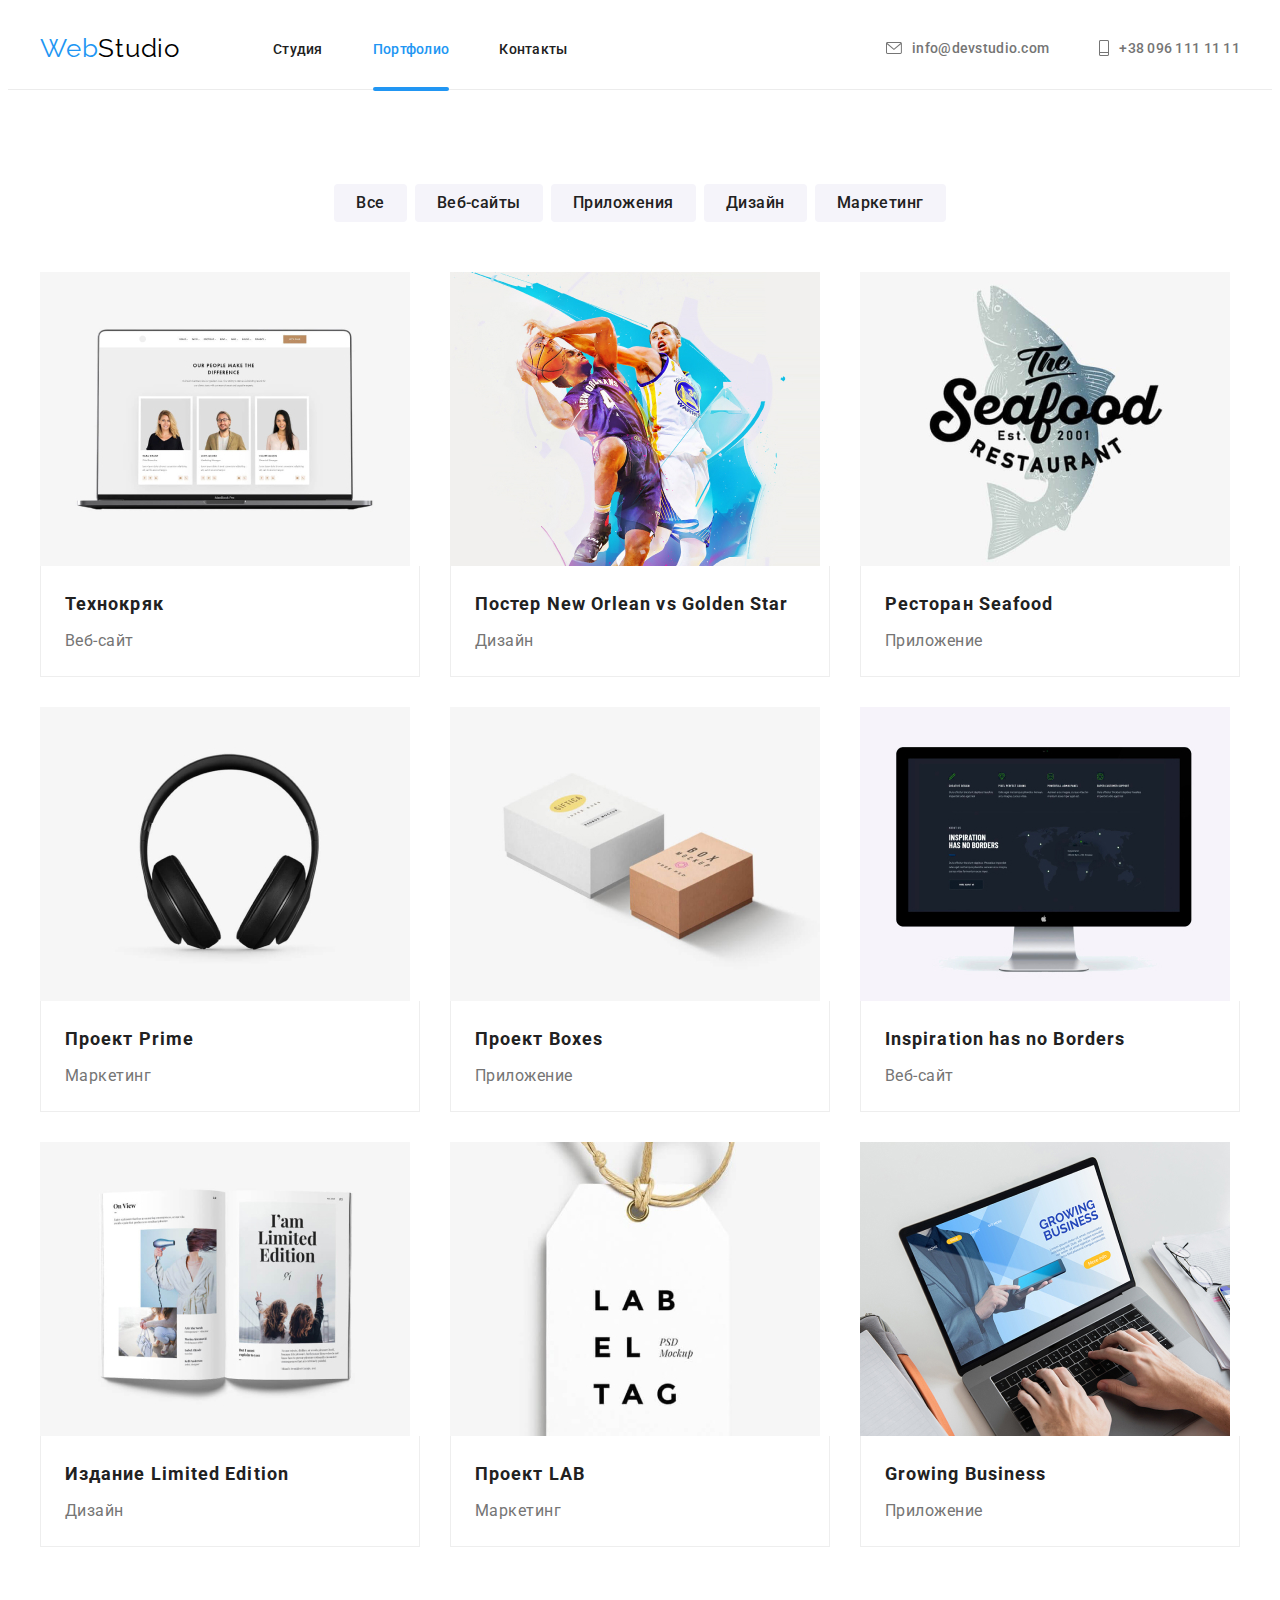
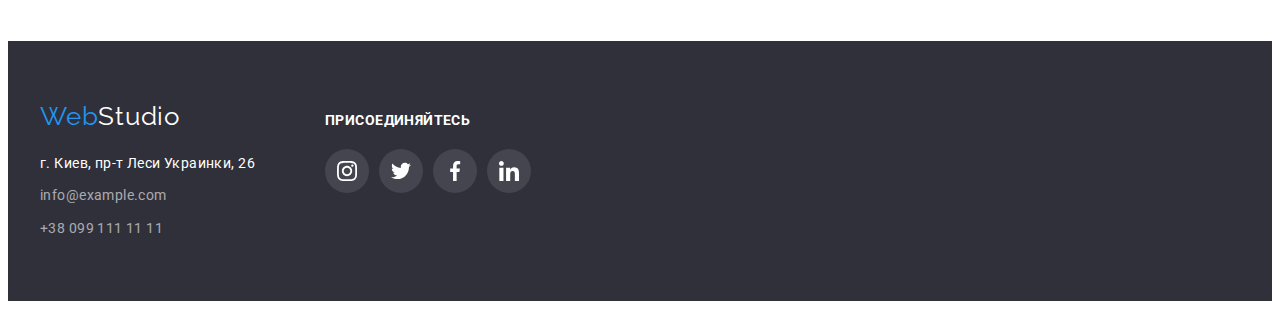
==== portfolio.html @ 50b4ddeb "Initial commit" ====
<!DOCTYPE html>
<html lang="ru">

<head>
    <meta charset="UTF-8" />
    <meta http-equiv="X-UA-Compatible" content="IE=edge" />
    <meta name="viewport" content="width=device-width, initial-scale=1.0" />
    <title>Portfolio</title>
    <link
        href="https://fonts.googleapis.com/css2?family=Raleway:wght@700&family=Roboto:wght@400;500;700;900&display=swap"
        rel="stylesheet" />
    <link rel="stylesheet" href="https://cdnjs.cloudflare.com/ajax/libs/modern-normalize/1.1.0/modern-normalize.min.css"
        integrity="sha512-wpPYUAdjBVSE4KJnH1VR1HeZfpl1ub8YT/NKx4PuQ5NmX2tKuGu6U/JRp5y+Y8XG2tV+wKQpNHVUX03MfMFn9Q=="
        crossorigin="anonymous" referrerpolicy="no-referrer" />
    <link rel="stylesheet" href="./css/styles.css" />
</head>

<body>
    <header class="header">
        <div class="container main-nav">
            <a class="logo link" href=""><span class="logo-icon">Web</span>Studio</a>
            <nav class="nav">
                <ul class="site-nav">
                    <li class="site-nav-item">
                        <a class="site-nav-link link" href="./index.html">Студия</a>
                    </li>
                    <li class="site-nav-item">
                        <a class="site-nav-link link current" href="./portfolio.html">Портфолио</a>
                    </li>
                    <li class="site-nav-item"><a class="site-nav-link link" href="">Контакты</a></li>
                </ul>
            </nav>

            <!--Контакты-->
            <ul class="contacts">
                <li class="contacts-item mail">
                    <a class="contacts-link link" href="mailto:info@devstudio.com">
                        <svg class="contacts-logo-svg" width="16" height="12">
                            <use href="./images/symbol-defs.svg#icon-mail"></use>
                        </svg>info@devstudio.com</a>
                </li>
            
                <li class="contacts-item">
                    <a class="contacts-link link" href="tel:+380961111111"><svg class="contacts-logo-svg" width="10" height="16">
                            <use href="./images/symbol-defs.svg#icon-phone"></use>
                        </svg>+38 096 111 11 11</a>
                </li>
            </ul>
        </div>
    </header>
    <main>
        <section class="section">
            <div class="container">
                <!--фильтр-->
                <h1 class="visually-hidden">Portfolio</h1>
                <ul class="btn-list">
                    <li class="btn-items">
                        <button class="btn" type="button">Все</button>
                    </li>
                    <li class="btn-items">
                        <button class="btn" type="button">Веб-сайты</button>
                    </li>
                    <li class="btn-items">
                        <button class="btn" type="button">Приложения</button>
                    </li>
                    <li class="btn-items">
                        <button class="btn" type="button">Дизайн</button>
                    </li>
                    <li class="btn-items">
                        <button class="btn" type="button">Маркетинг</button>
                    </li>
                </ul>

                <!--Галерея фото-->
                <ul class="photo-list">
                    <li class="photo">
                        <a class="photo-link" href="">
                            <div class="photo-thumb">
                            <img src="./images/notebook.jpg" alt="technokryak" width="370" height="294" />
                            <div class="photo-thumb-text">
                                <p class="">
                                    Ресурс предлагает комплексные предложения с разным уровнем функционала и
                                    сервисов. Все это позволит посетителю получить исчерпывающие сведения о
                                    компании или частном лице.
                                </p>
                            </div>
                            </div>
                            
                            <div class="border">
                                <h2 class="portfolio-items">Технокряк</h2>
                                <p class="portfolio-text">Веб-сайт</p>
                            </div>
                        </a>
                    </li>

                    <li class="photo">
                        <a class="photo-link" href="">
                            <div class="photo-thumb">
                            <img src="./images/basketball.jpg" alt="poster-new-orlean-vs-srat" width="370"
                                height="294" />
                            <div class="photo-thumb-text">
                                <p class="">
                                    Ресурс предлагает комплексные предложения с разным уровнем функционала и
                                    сервисов. Все это позволит посетителю получить исчерпывающие сведения о
                                    компании или частном лице.
                                </p>
                            </div>
                            </div>
                            
                                <div class="border">
                                <h2 class="portfolio-items">Постер New Orlean vs Golden Star</h2>
                                <p class="portfolio-text">Дизайн</p>
                            </div>
                        </a>
                    </li>

                    <li class="photo">
                        <a class="photo-link" href="">
                            <div class="photo-thumb">
                            <img src="./images/restaurant.jpg" alt="seafood" width="370" height="294" />
                            <div class="photo-thumb-text">
                                <p class="">
                                    Ресурс предлагает комплексные предложения с разным уровнем функционала и
                                    сервисов. Все это позволит посетителю получить исчерпывающие сведения о
                                    компании или частном лице.
                                </p>
                            </div>
                            </div>
                            
                            <div class="border">
                                <h2 class="portfolio-items">Ресторан Seafood</h2>
                                <p class="portfolio-text">Приложение</p>
                            </div>
                        </a>
                    </li>

                    <li class="photo">
                        <a class="photo-link" href="">
                            <div class="photo-thumb">
                            <img src="./images/headphones.jpg" alt="project-prime" width="370" height="294" />
                            <div class="photo-thumb-text">
                                <p class="">
                                    Ресурс предлагает комплексные предложения с разным уровнем функционала и
                                    сервисов. Все это позволит посетителю получить исчерпывающие сведения о
                                    компании или частном лице.
                                </p>
                            </div>
                            </div>
                            
                            <div class="border">
                                <h2 class="portfolio-items">Проект Prime</h2>
                                <p class="portfolio-text">Маркетинг</p>
                            </div>
                        </a>
                    </li>

                    <li class="photo">
                        <a class="photo-link" href="">
                            <div class="photo-thumb">
                            <img src="./images/boxes.jpg" alt="project-boxes" width="370" height="294" />
                            <div class="photo-thumb-text">
                                <p class="">
                                    Ресурс предлагает комплексные предложения с разным уровнем функционала и
                                    сервисов. Все это позволит посетителю получить исчерпывающие сведения о
                                    компании или частном лице.
                                </p>
                            </div>
                            </div>
                            
                            <div class="border">
                                <h2 class="portfolio-items">Проект Boxes</h2>
                                <p class="portfolio-text">Приложение</p>
                            </div>
                        </a>
                    </li>

                    <li class="photo">
                        <a class="photo-link" href="">
                            <div class="photo-thumb">
                            <img src="./images/monitor.jpg" alt="isipiration-has-no-border" width="370" height="294" />
                            <div class="photo-thumb-text">
                                <p class="">
                                    Ресурс предлагает комплексные предложения с разным уровнем функционала и
                                    сервисов. Все это позволит посетителю получить исчерпывающие сведения о
                                    компании или частном лице.
                                </p>
                            </div>
                            </div>
                            
                            <div class="border">
                                <h2 class="portfolio-items">Inspiration has no Borders</h2>
                                <p class="portfolio-text">Веб-сайт</p>
                            </div>
                        </a>
                    </li>

                    <li class="photo">
                        <a class="photo-link" href="">
                            <div class="photo-thumb">
                            <img src="./images/book.jpg" alt="limited-edition" width="370" height="294" />
                            <div class="photo-thumb-text">
                                <p class="">
                                    Ресурс предлагает комплексные предложения с разным уровнем функционала и
                                    сервисов. Все это позволит посетителю получить исчерпывающие сведения о
                                    компании или частном лице.
                                </p>
                            </div>
                            </div>
                            
                            <div class="border">
                                <h2 class="portfolio-items">Издание Limited Edition</h2>
                                <p class="portfolio-text">Дизайн</p>
                            </div>
                        </a>
                    </li>

                    <li class="photo">
                        <a class="photo-link" href="">
                            <div class="photo-thumb">
                            <img src="./images/labeltag.jpg" alt="project-lab" width="370" height="294" />
                            <div class="photo-thumb-text">
                                <p class="">
                                    Ресурс предлагает комплексные предложения с разным уровнем функционала и
                                    сервисов. Все это позволит посетителю получить исчерпывающие сведения о
                                    компании или частном лице.
                                </p>
                            </div>
                            </div>
                            
                            <div class="border">
                                <h2 class="portfolio-items">Проект LAB</h2>
                                <p class="portfolio-text">Маркетинг</p>
                            </div>
                        </a>
                    </li>

                    <li class="photo">
                        <a class="photo-link" href="">
                            <div class="photo-thumb">
                            <img src="./images/growingbusiness.jpg" alt="growing-business" width="370" height="294" />
                            <div class="photo-thumb-text">
                                <p class="">
                                    Ресурс предлагает комплексные предложения с разным уровнем функционала и
                                    сервисов. Все это позволит посетителю получить исчерпывающие сведения о
                                    компании или частном лице.
                                </p>
                            </div>
                            </div>
                            
                            <div class="border">
                                <h2 class="portfolio-items">Growing Business</h2>
                                <p class="portfolio-text">Приложение</p>
                            </div>
                        </a>
                    </li>
                </ul>
            </div>
        </section>
    </main>

    <footer class="footer">
        <div class="footer-sections container">
            <div class="footer-section-addres">
                <a class="logo-footer link" href=""><span class="footer-icon">Web</span>Studio</a>
    
                <address>
                    <ul class="footer-list">
                        <li class="footer-items">
                            <a class="footer-addres link" href="https://goo.gl/maps/AxwCZDzG8Fguy3GU9">г. Киев, пр-т
                                Леси Украинки, 26</a>
                        </li>
                        <li class="footer-items">
                            <a class="footer-contacts link" href="info@example.com">info@example.com</a>
                        </li>
                        <li class="footer-items">
                            <a class="footer-contacts link" href="+380991111111">+38 099 111 11 11</a>
                        </li>
                    </ul>
                </address>
            </div>
    
            <div class="footer-section-subscribe">
                <h2 class="subscribe-title">Присоединяйтесь</h2>
                <ul class="subscribe-list">
                    <li class="subscribe-item">
                        <a class="subscribe-link" href="">
                            <svg class="subscribe-logo" width="20" height="20">
                                <use href="./images/symbol-defs.svg#icon-instagram-2"></use>
                            </svg>
                        </a>
                    </li>
    
                    <li class="subscribe-item">
                        <a class="subscribe-link" href="">
                            <svg class="subscribe-logo" width="20" height="20">
                                <use href="./images/symbol-defs.svg#icon-twitter-1"></use>
                            </svg>
                        </a>
                    </li>
    
                    <li class="subscribe-item">
                        <a class="subscribe-link" href="">
                            <svg class="subscribe-logo" width="20" height="20">
                                <use href="./images/symbol-defs.svg#icon-facebook-1"></use>
                            </svg>
                        </a>
                    </li>
    
                    <li class="subscribe-item">
                        <a class="subscribe-link" href="">
                            <svg class="subscribe-logo" width="20" height="20">
                                <use href="./images/symbol-defs.svg#icon-linkedin-1"></use>
                            </svg>
                        </a>
                    </li>
                </ul>
            </div>
        </div>
    </footer>
    </body>
    
    </html>
---- css/styles.css ----
:root {
  --primary-text-color: #757575;
  --title-text-color: #212121;
  --accent-color: #2196f3;
  --button-hover: #188ce8;
  --white-color: #ffffff;
  --section-color: #2f303a;
  --logo-color: #afb1b8;
  --button-bgc: #f5f4fa;
  --transition-timing-function: cubic-bezier(0.4, 0, 0.2, 1);
}

body {
  background-color: var(--white-color);
  color: var(--primary-text-color);
  font-family: Roboto, sans-serif;
}

/* сброс стилей */
h1,
h2,
h3,
p {
  margin: 0;
}

/*для скрытия маркеров и боковых отступов*/
ul {
  list-style: none;
  padding: 0;
  margin: 0;
}

/* img */
img {
  display: block; 
  max-width: 100%;
  height: auto;
}

/*для скрытия подчеркивания*/
.link {
  text-decoration: none;
}

/* скрытие заголовков */
.visually-hidden {
  position: absolute;
  width: 1px;
  height: 1px;
  margin: -1px;
  border: 0;
  padding: 0;
  white-space: nowrap;
  clip-path: inset(100%);
  clip: rect(0 0 0 0);
  overflow: hidden;
}

/* для центрирования и ограничечения контента по ширине */
.container {
  width: 1200px;
  margin: 0 auto;
  padding-left: 15px;
  padding-right: 15px;
}

/* Верхний и нижний отступ */
.section {
  padding: 94px 0;
}

/*логотип*/
.logo {
  margin-right: 93px;
  color: #000000;
  font-family: Raleway;
  font-size: 26px;
  line-height: 1.19;
  letter-spacing: 0.03em;
}

.logo-icon {
  color: var(--accent-color);
}

/*навигация*/
.main-nav {
  display: flex;
  align-items: center;
  padding-top: 25px;
  padding-bottom: 25px;
}
.site-nav {
  display: flex;
}

.site-nav-item:not(:last-child) {
  margin-right: 50px;
}

.site-nav-link {
  color: var(--title-text-color);
  font-weight: 500;
  font-size: 14px;
  line-height: 1.14;
  letter-spacing: 0.02em;

   transition: color 250ms var(--transition-timing-function);
}

.site-nav-link:hover,
.site-nav-link:focus {
  color: var(--accent-color);
}

.site-nav .link.current {
  color: var(--accent-color);
}

.site-nav-item {
  position: relative;
}

.current::after {
  display: inline-block;
  position: absolute;
  content: '';
  bottom: -33px;
  left: 0;

  background-color: var(--accent-color);
  width: 100%;
  height: 4px;
  border-radius: 2px;

  transform: scale(1);
  transition: transform 250ms var(--transition-timing-function);
}

.current:hover::after {
  transform: scaleX(0.9);
}

/*контакты*/
.contacts {
  display: flex;
  margin-left: auto;
}

.contacts-item:not(:last-child) {
  margin-right: 50px;
}

.contacts-link {
  display: flex;
  align-items: center;
  color: var(--primary-text-color);
  fill: var(--primary-text-color);
  font-weight: 500;
  font-size: 14px;
  line-height: 1.4;
  letter-spacing: 0.02em;
  margin-bottom: 0;

  transition: color 250ms var(--transition-timing-function),
    fill 250ms var(--transition-timing-function);
}

.contacts-logo-svg {
  margin-right: 10px;
}

.contacts-link:hover,
.contacts-link:focus {
  color: var(--accent-color);
  fill: var(--accent-color);
}

/* рамка под хедером */
.header {
  border-bottom: 1px solid #ececec;
}

/*index.html*/

/*hero*/
.hero {
  padding: 200px 0;
  text-align: center;
  margin: 0 auto;
  max-width: 1600px;
  height: 600px;
  background-image: linear-gradient(to right, rgba(47, 48, 58, 0.4), rgba(47, 48, 58, 0.4)),
    url('../images/hero.jpg');
  background-repeat: no-repeat;
  background-position: center;
  background-size: cover;
  background-color: var(--section-color);
}

.hero-title {
  margin-bottom: 30px;
  color: var(--white-color);
  font-weight: 900;
  font-size: 44px;
  line-height: 1.36;
  letter-spacing: 0.06em;
  text-transform: uppercase;
}

.hero-button {
  padding: 10px 32px;
  min-width: 200px;
  min-height: 50px;
  box-shadow: 0px 4px 4px rgba(0, 0, 0, 0.15);
  border-radius: 4px;
  border: transparent;

  align-items: center;
  text-align: center;
  letter-spacing: 0.06em;

  background-color: var(--accent-color);
  color: var(--white-color);
  cursor: pointer;
  font-weight: 700;
  font-size: 16px;
  line-height: 1.88;

  transition: background-color 250ms var(--transition-timing-function);
}

.hero-button:hover,
.hero-button:focus {
  background-color: var(--button-hover);
}


/* Модальное окно */
.backdrop {
  position: fixed;
  top: 0;
  left: 0;
  width: 100%;
  height: 100%;
  background-color: rgba(0, 0, 0, 0.2);

  opacity: 1;
  transition: opacity 250ms var(--transition-timing-function),
    visibility 250ms var(--transition-timing-function);
}

.backdrop.is-hidden {
  visibility: hidden;
  opacity: 0;
  pointer-events: none;
}

.backdrop.is-hidden .modal-box {
  transform: translate(-50%, -50%) scale(0);
}

.modal-box {
  position: absolute;
  top: 50%;
  left: 50%;

  min-width: 528px;
  min-height: 581px;

  background-color: var(--white-color);
  box-shadow: 0px 1px 3px rgba(0, 0, 0, 0.12), 0px 1px 1px rgba(0, 0, 0, 0.14),
    0px 2px 1px rgba(0, 0, 0, 0.2);
  border-radius: 4px;

  transform: translate(-50%, -50%) scale(1);

  transition: transform 250ms var(--transition-timing-function);
}

.modal-btn {
  display: flex;
  justify-content: center;
  align-items: center;

  margin-top: 8px;
  margin-right: 8px;
  margin-left: auto;
  width: 30px;
  height: 30px;

  background-color: var(--white-color);
  border: 1px solid rgba(0, 0, 0, 0.1);
  border-radius: 50%;
}

.modal-close {
  fill: #000000;
}

/*Особенности*/
.feature-list {
  display: flex;
  flex-wrap: wrap;
}

.feature-item {
  margin-right: 30px;
  flex-basis: calc((100% - 90px) / 4);
}

.feature-item-logo {
  display: flex;
  justify-content: center;
  align-items: center;
  margin-bottom: 30px;
  background-color: #f5f4fa;
  width: 270px;
  height: 120px;
}

.feature-item:last-child {
  margin-right: 0;
}

.feature {
  color: var(--title-text-color);
  font-weight: 700;
  font-size: 14px;
  line-height: 1.14;
  letter-spacing: 0.03em;
  text-transform: uppercase;
  margin-top: 0;
  margin-bottom: 10px;
}

.feature-text {
  font-size: 14px;
  line-height: 1.71;
  letter-spacing: 0.03em;
}

/*чем мы занимаемся & наша команда*/
.work {
  padding-top: 0;
}
.section-title {
  margin-bottom: 50px;
  color: var(--title-text-color);
  font-weight: 700;
  font-size: 36px;
  line-height: 1.16;
  letter-spacing: 0.03em;
  text-align: center;
}

.box-item {
  display: flex;
  flex-wrap: wrap;
}
.box {
  margin-right: 30px;
}

.box:last-child {
  margin-right: 0;
}

.work-thumb {
  position: relative;
}

.work-text {
  display: flex;
  justify-content: center;
  align-items: center;
  position: absolute;
  bottom: 0;
  left: 0;
  width: 100%;
  height: 70px;

  font-weight: 700;
  font-size: 14px;
  line-height: 1.14;
  text-align: center;
  letter-spacing: 0.03em;
  text-transform: uppercase;

  color: var(--white-color);
  background-color: rgba(47, 48, 58, 0.8);
}

/*наша команда*/
.comand {
  background-color: #f5f4fa;
}

.icon {
  display: flex;
  flex-wrap: wrap;
}

.icon-items {
  margin-right: 30px;
  background-color: #ffffff;
  box-shadow: 0px 1px 3px rgba(0, 0, 0, 0.12), 0px 1px 1px rgba(0, 0, 0, 0.14),
    0px 2px 1px rgba(0, 0, 0, 0.2);
  border-radius: 0px 0px 4px 4px;
}

.icon-items:last-child {
  margin-right: 0;
}

.subtitle-icon {
  padding: 30px 32px;
}

.section-avatar {
  margin-bottom: 10px;

  color: var(--title-text-color);
  font-weight: 500;
  font-size: 16px;
  line-height: 1.19;
  letter-spacing: 0.03em;

  text-align: center;
}

.icon-text {
  margin-bottom: 16px;
  font-size: 16px;
  line-height: 1.19;
  letter-spacing: 0.03em;

  text-align: center;
}

.icon-logo-list {
  display: flex;
  padding: 0;
  margin: 0;
}

.icon-logo-item {
  margin-right: 10px;
}

.icon-logo-item:last-child {
  margin-right: 0;
}

.icon-logo-link {
  display: flex;
  justify-content: center;
  align-items: center;

  width: 44px;
  height: 44px;
  border-radius: 50%;
  color: var(--logo-color);

  transition: background-color 250ms var(--transition-timing-function),
    color 250ms var(--transition-timing-function);
}

.icon-logo {
  fill: currentColor;
}

.icon-logo-link:hover,
.icon-logo-link:focus {
  background-color: var(--accent-color);
  color: var(--white-color);
}

/* Постоянные клиенты */
.clients {
  text-align: center;
}

.clients-title {
  margin-bottom: 50px;
  font-weight: 700;
  font-size: 36px;
  line-height: 42px;
  text-align: center;
  letter-spacing: 0.03em;
  color: var(--title-text-color);
}

/* ul */
.clients-logo-list {
  display: flex;
  padding: 0;
  margin: 0;
}

.clients-logo-item {
  margin-right: 30px;
}

.clients-logo-item:last-child {
  margin-right: 0;
}

.clients-link {
  display: flex;
  justify-content: center;
  align-items: center;

  width: 170px;
  height: 92px;
  border: 1px solid var(--logo-color);
  border-radius: 4px;
  color: var(--logo-color);

  transition: color 250ms var(--transition-timing-function),
    border 250ms var(--transition-timing-function);
}

.clients-logo-svg {
  fill: currentColor;
}

.clients-link:hover,
.clients-link:focus {
  color: var(--accent-color);
  border: 1px solid var(--accent-color);
}

/*footer*/
.footer {
  padding: 60px 0;
  background-color: var(--section-color);
}

.footer-sections {
  align-items: baseline;
  display: flex;
}

.logo-footer {
  display: inline-block;
  margin-bottom: 20px;
  color: var(--white-color);
  font-family: Raleway;
  font-size: 26px;
  line-height: 1.19;
  letter-spacing: 0.03em;
}

.footer-icon {
  color: var(--accent-color);
}

.footer-items {
  margin-bottom: 9px;
}

.footer-items:last-child {
  margin-bottom: 0px;
}

.footer-addres {
  font-style: normal;
  color: var(--white-color);
  background-color: var(--section-color);
  font-size: 14px;
  line-height: 1.71;
  letter-spacing: 0.03em;
}

.footer-contacts {
  font-style: normal;
  color: rgba(255, 255, 255, 0.6);
  background-color: var(--section-color);
  font-size: 14px;
  line-height: 1.71;
  letter-spacing: 0.03em;

  transition: color 250ms var(--transition-timing-function);
}
}

.footer-contacts:hover,
.footer-contacts:focus {
  color: var(--accent-color);
}

.footer-section-addres {
  margin-right: 70px;
}

.subscribe-title {
  font-weight: 700;
  font-size: 14px;
  line-height: 1.14;
  letter-spacing: 0.03em;
  text-transform: uppercase;
  color: #ffffff;
  margin-bottom: 20px;
}

.subscribe-list {
  display: flex;
  padding: 0;
  margin: 0;
}

.subscribe-item {
  margin-right: 10px;
}

.subscribe-item:last-child {
  margin-right: 0;
}

.subscribe-link {
  display: flex;
  justify-content: center;
  align-items: center;
  width: 44px;
  height: 44px;
  border-radius: 50%;
  background-color: rgba(255, 255, 255, 0.1);
  color: var(--white-color);

  transition: background-color 250ms var(--transition-timing-function);
}

.subscribe-logo {
  fill: currentColor;
}

.subscribe-link:hover,
.subscribe-link:focus {
  background-color: var(--accent-color);
}

/*Portfolio*/
/*buttons*/
.btn-list {
  display: flex;
  justify-content: center;
  margin-bottom: 50px;
}

.btn-items {
  margin-right: 8px;
}

.btn-items:last-child {
  margin-right: 0;
}

.btn {
  padding: 6px 22px;
  border-radius: 4px;
  border: transparent;

  background-color: var(--button-bgc);
  color: var(--title-text-color);
  cursor: pointer;
  font-family: inherit;
  font-weight: 500;
  font-size: 16px;
  line-height: 1.62;
  letter-spacing: 0.03em;

  text-align: center;

  transition: background-color 250ms var(--transition-timing-function),
    color 250ms var(--transition-timing-function),
    box-shadow 250ms var(--transition-timing-function);
}

.btn:hover,
.btn:focus {
  background-color: var(--accent-color);
  color: var(--white-color);
  box-shadow: 0px 3px 1px rgba(0, 0, 0, 0.1), 0px 1px 2px rgba(0, 0, 0, 0.08),
    0px 2px 2px rgba(0, 0, 0, 0.12);
}

.photo-list {
  display: flex;
  flex-wrap: wrap;
}

.photo {
  width: calc((100% - 60px) / 3);
  margin-right: 30px;
  margin-bottom: 30px;
}

.photo-link {
  text-decoration: none;
  display: block;

   transition: box-shadow 250ms var(--transition-timing-function);
}

.photo-link:hover,
.photo-link:focus {
  box-shadow: 0px 1px 1px rgba(0, 0, 0, 0.12), 0px 4px 4px rgba(0, 0, 0, 0.06),
    1px 4px 6px rgba(0, 0, 0, 0.16);
}

.photo:nth-child(3n) {
  margin-right: 0;
}

.photo:nth-last-child(-n + 3) {
  margin-bottom: 0;
}

.photo-thumb {
  position: relative;
  width: 100%;
  height: 100%;
  overflow: hidden;
}

.photo-link:hover .photo-thumb-text,
.photo-link:focus .photo-thumb-text {
  transform: translate(0);
}

.photo-thumb-text {
  position: absolute;
  bottom: 0;
  right: 0;
  width: 100%;
  height: 100%;
  background-color: rgba(33, 150, 243, 0.9);

  transform: translateY(100%);
  transition: transform 250ms var(--transition-timing-function);
}

.photo-thumb-text > p {
  padding: 63px 24px;

  font-size: 18px;
  line-height: 1.56;
  letter-spacing: 0.03em;
  color: var(--white-color);
}

.portfolio-items {
  margin-bottom: 4px;
  color: var(--title-text-color);
  font-weight: 700;
  font-size: 18px;
  line-height: 2;

  letter-spacing: 0.06em;
}

.portfolio-text {
  font-size: 16px;
  line-height: 1.87;
  letter-spacing: 0.03em;
  color: var(--primary-text-color);
}

.border {
  padding: 20px 24px;
  border-left: 1px solid #eeeeee;
  border-right: 1px solid #eeeeee;
  border-bottom: 1px solid #eeeeee;
}
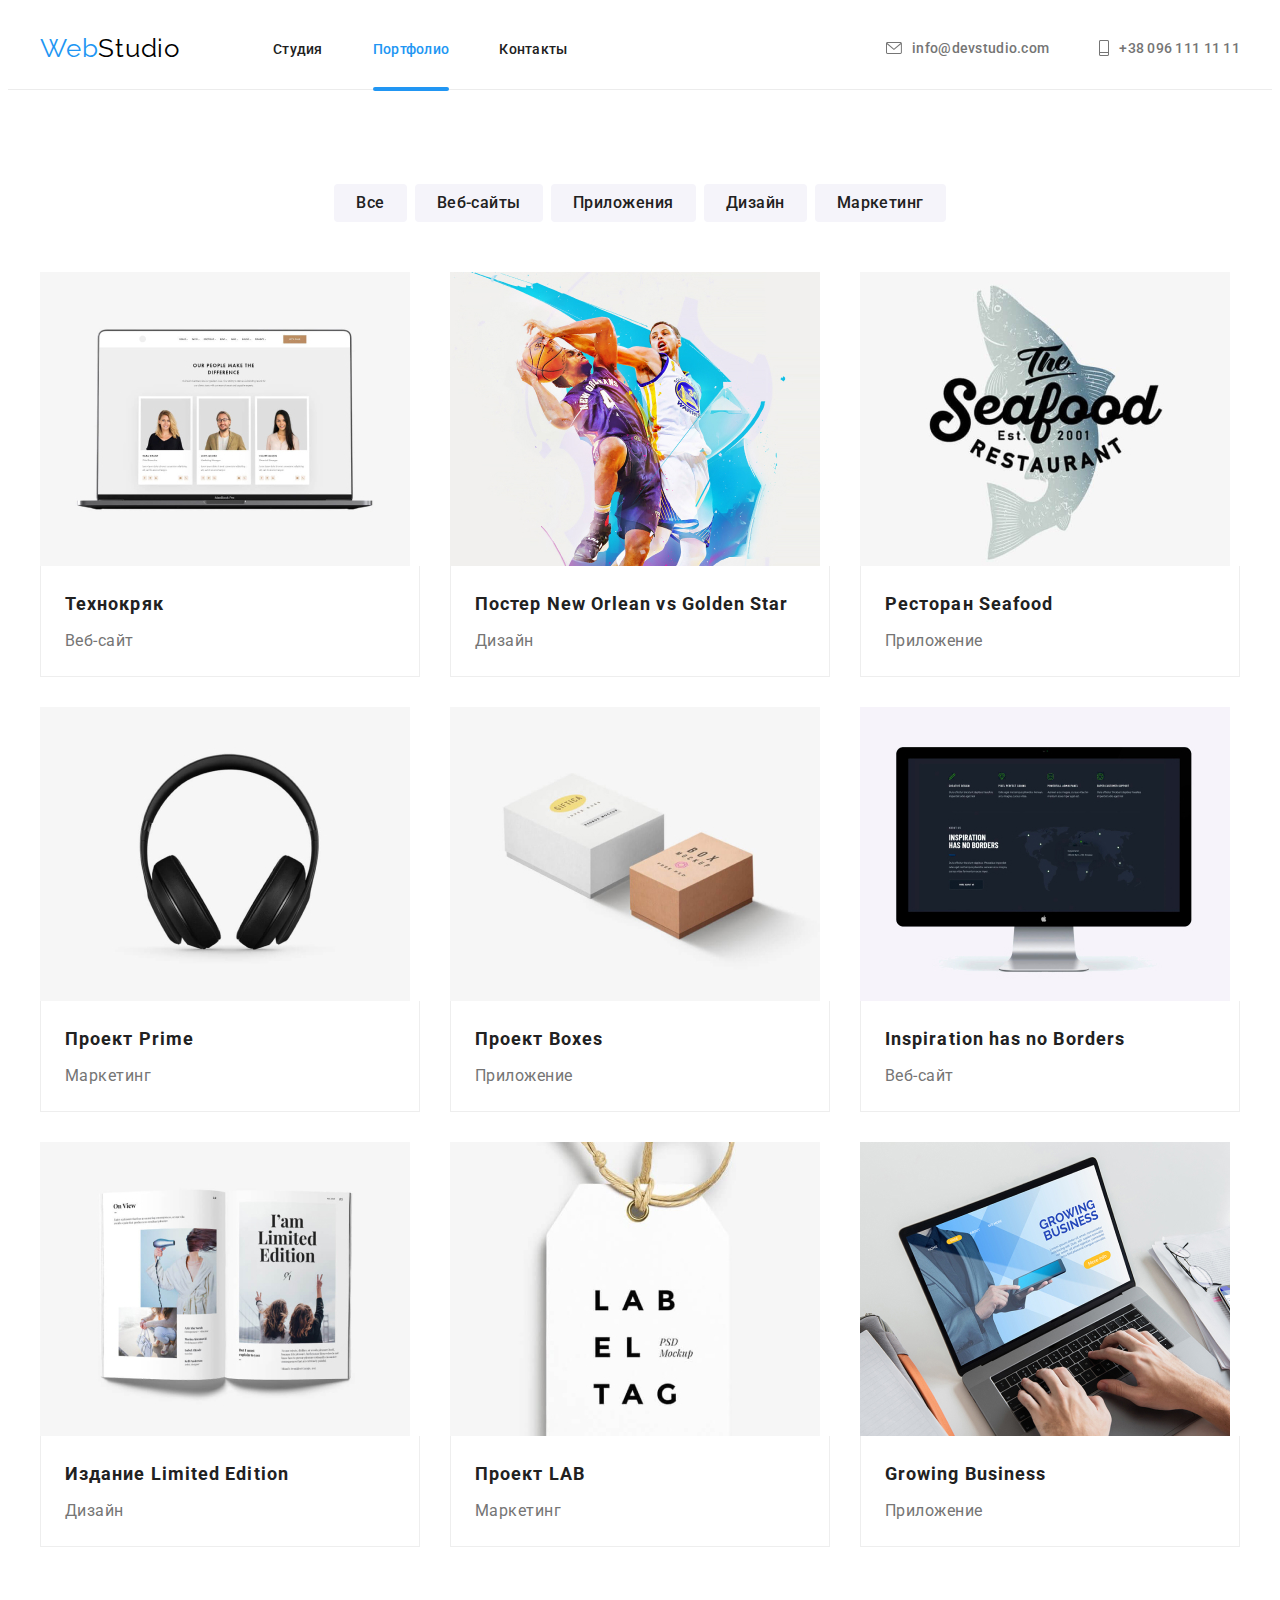
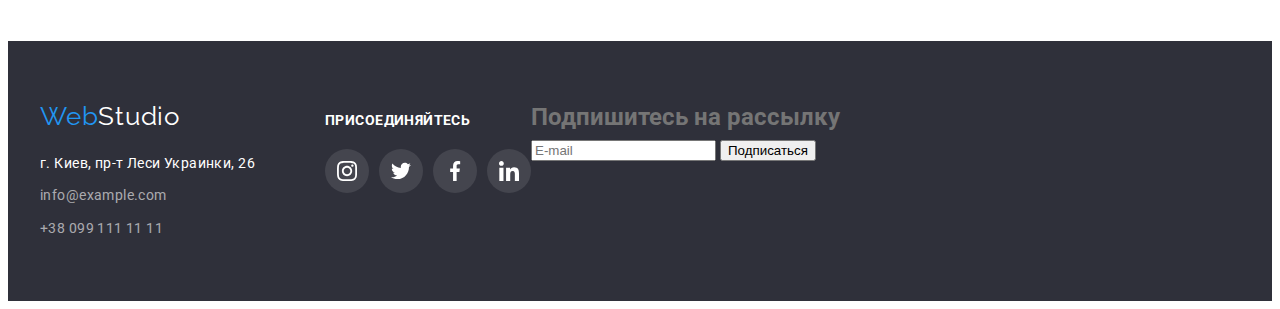
==== commit 84ac813d: "Update portfolio.html" ====
--- a/portfolio.html
+++ b/portfolio.html
@@ -315,8 +315,21 @@
                     </li>
                 </ul>
             </div>
-        </div>
-    </footer>
+
+            <div class="newsletter">
+                <h2 class="newsletter-title">Подпишитесь на рассылку</h2>
+            
+                <form class="newsletter-form">
+                    <label class="form-field">
+                        <input type="email" class="form-input" name="mail" placeholder="E-mail" />
+                    </label>
+                    <button class="newsletter-btn" type="submit">Подписаться</button>
+                    <svg class="newsletter-icon" width="24" height="24">
+                        <use href="./images/symbol-defs.svg#icon-telegram"></use>
+                    </svg>
+                </form>
+            </div>
+            </footer>
     </body>
     
     </html>